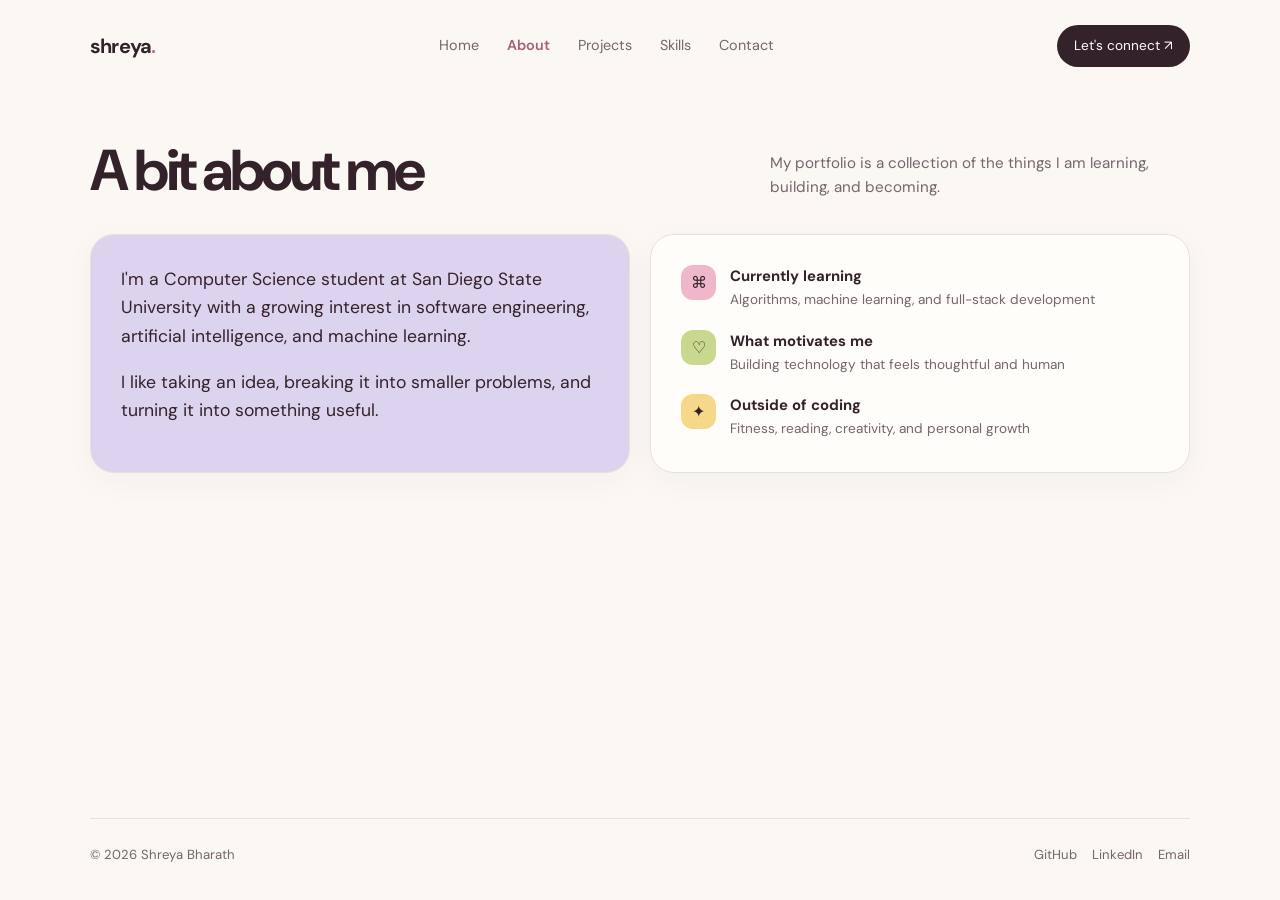
==== about.html @ 72fb3ce7 "Created new pages for each tab" ====
<!DOCTYPE html>
<html lang="en">
<head>
<meta charset="UTF-8" />
<meta name="viewport" content="width=device-width, initial-scale=1.0" />
<meta name="description" content="About Shreya Bharath, a Computer Science student at San Diego State University." />
<title>About | Shreya Bharath</title>
<link rel="stylesheet" href="style.css" />
</head>
<body>
<header class="container">
<nav>
<a class="logo" href="index.html">shreya<span>.</span></a>
<div class="nav-links">
<a href="index.html">Home</a>
<a href="about.html" class="active">About</a>
<a href="projects.html">Projects</a>
<a href="skills.html">Skills</a>
<a href="contact.html">Contact</a>
</div>
<a class="nav-cta" href="contact.html">Let's connect ↗</a>
</nav>
</header>
<main>
<section class="container page">
<div class="section-heading">
<h1>A bit about me</h1>
<p>My portfolio is a collection of the things I am learning, building, and becoming.</p>
</div>
<div class="about-grid">
<div class="card about-card">
<p>I'm a Computer Science student at San Diego State University with a growing interest in software engineering, artificial intelligence, and machine learning.</p>
<p>I like taking an idea, breaking it into smaller problems, and turning it into something useful.</p>
</div>
<div class="card mini-list">
<div class="mini-item"><div class="mini-icon">⌘</div><div><strong>Currently learning</strong><span>Algorithms, machine learning, and full-stack development</span></div></div>
<div class="mini-item"><div class="mini-icon">♡</div><div><strong>What motivates me</strong><span>Building technology that feels thoughtful and human</span></div></div>
<div class="mini-item"><div class="mini-icon">✦</div><div><strong>Outside of coding</strong><span>Fitness, reading, creativity, and personal growth</span></div></div>
</div>
</div>
</section>
</main>
<footer class="container">
<span>© 2026 Shreya Bharath</span>
<div class="socials">
<a href="https://github.com/shreyabharath27" target="_blank" rel="noreferrer">GitHub</a>
<a href="https://www.linkedin.com/in/shreyabharath/" target="_blank" rel="noreferrer">LinkedIn</a>
<a href="mailto:sbharath6825@sdsu.edu">Email</a>
</div>
</footer>
</body>
</html>
---- style.css ----
@import url('https://fonts.googleapis.com/css2?family=DM+Sans:wght@400;500;600;700&family=Playfair+Display:ital,wght@0,600;1,600&display=swap');
:root{--cream:#fbf7f2;--paper:#fffdf9;--ink:#34222b;--muted:#75656d;--pink:#efb8ca;--pink-soft:#f8dfe8;--lavender:#dcd4ee;--sage:#c8d98f;--yellow:#f5d889;--line:#eadfe0;--shadow:0 18px 45px rgba(87,55,68,.1)}
*{box-sizing:border-box;margin:0;padding:0}
html{scroll-behavior:smooth}
body{background:var(--cream);color:var(--ink);font-family:'DM Sans',sans-serif;line-height:1.6;overflow-x:hidden;min-height:100vh;display:flex;flex-direction:column}
main{flex:1}
a{color:inherit;text-decoration:none}
.container{width:min(1100px,calc(100% - 40px));margin:0 auto}
nav{display:flex;align-items:center;justify-content:space-between;padding:25px 0}
.logo{font-weight:700;letter-spacing:-.04em;font-size:1.25rem}
.logo span{color:#ba7693}
.nav-links{display:flex;gap:28px;color:var(--muted);font-size:.9rem}
.nav-links a:hover,.nav-links a.active{color:#a85d7b}
.nav-links a.active{font-weight:600}
.nav-cta{background:var(--ink);color:#fff;padding:10px 17px;border-radius:999px;font-size:.85rem}
.hero{min-height:620px;display:grid;grid-template-columns:1.1fr .9fr;align-items:center;gap:50px;padding:50px 0 80px}
.eyebrow{color:#a85d7b;font-size:.78rem;font-weight:700;letter-spacing:.14em;text-transform:uppercase;margin-bottom:19px}
h1{font-size:clamp(3.4rem,8vw,6.8rem);line-height:.94;letter-spacing:-.08em;max-width:700px}
h1 em{color:#b46f8c;font-family:'Playfair Display',serif;font-weight:600;letter-spacing:-.06em}
.hero-copy{color:var(--muted);font-size:1.08rem;max-width:520px;margin:27px 0}
.hero-actions{display:flex;align-items:center;gap:18px;flex-wrap:wrap}
.button{display:inline-flex;align-items:center;gap:9px;border:1px solid var(--ink);border-radius:999px;padding:13px 20px;font-weight:600;font-size:.9rem;transition:transform .2s,box-shadow .2s}
.button:hover{transform:translateY(-3px);box-shadow:var(--shadow)}
.button.primary{background:var(--ink);color:#fff}
.hero-art{min-height:390px;position:relative;display:grid;place-items:center}
.portrait-card{width:285px;height:355px;background:var(--pink);border-radius:150px 150px 24px 24px;transform:rotate(4deg);box-shadow:var(--shadow);display:grid;place-items:center;overflow:hidden}
.portrait-card::before{content:'✦';color:#fff;font-size:12rem;opacity:.35}
.art-note{position:absolute;padding:15px 18px;border-radius:16px;box-shadow:var(--shadow);font-size:.85rem;font-weight:600}
.note-one{top:25px;right:5px;transform:rotate(8deg);background:var(--yellow)}
.note-two{bottom:40px;left:4px;transform:rotate(-8deg);background:var(--lavender)}
.sparkle{position:absolute;color:#bd7694;font-size:2rem}
.sparkle-one{top:0;left:42px}
.sparkle-two{right:30px;bottom:15px;color:#95a961}
.page{padding:50px 0 90px}
.section-heading{display:flex;justify-content:space-between;align-items:end;margin-bottom:35px;gap:20px}
.section-heading h1{font-size:clamp(2.4rem,5vw,3.6rem);letter-spacing:-.06em;line-height:1}
.section-heading p{color:var(--muted);max-width:420px;font-size:.95rem}
.about-grid{display:grid;grid-template-columns:1fr 1fr;gap:20px}
.card{background:var(--paper);border:1px solid var(--line);border-radius:24px;padding:30px;box-shadow:0 8px 30px rgba(87,55,68,.04)}
.about-card{background:var(--lavender)}
.about-card p{font-size:1.1rem;max-width:520px;margin-bottom:18px}
.mini-list{display:grid;gap:17px}
.mini-item{display:flex;gap:14px;align-items:flex-start}
.mini-icon{width:35px;height:35px;border-radius:12px;display:grid;place-items:center;background:var(--pink);flex:0 0 auto}
.mini-item:nth-child(2) .mini-icon{background:var(--sage)}
.mini-item:nth-child(3) .mini-icon{background:var(--yellow)}
.mini-item strong{display:block;font-size:.93rem}
.mini-item span{display:block;color:var(--muted);font-size:.85rem}
.project-list{display:grid;gap:15px}
.project{display:grid;grid-template-columns:100px 1fr auto;gap:25px;align-items:center;background:var(--paper);border:1px solid var(--line);border-radius:20px;padding:22px 25px;transition:transform .2s,box-shadow .2s}
.project:hover{transform:translateY(-4px);box-shadow:var(--shadow)}
.project-number{font-family:'Playfair Display',serif;font-size:2.2rem;color:#b7849a}
.project h3{font-size:1.25rem;margin-bottom:4px}
.project p{color:var(--muted);font-size:.9rem}
.tags{display:flex;gap:7px;flex-wrap:wrap;margin-top:10px}
.tag{border:1px solid #d9c8cf;border-radius:999px;padding:4px 9px;color:#8d5f73;font-size:.72rem}
.arrow{width:38px;height:38px;border-radius:50%;background:var(--sage);display:grid;place-items:center;font-size:1.1rem}
.skills-grid{display:grid;grid-template-columns:repeat(3,1fr);gap:14px}
.skill{padding:26px;border-radius:20px;min-height:140px}
.skill:nth-child(1){background:var(--pink-soft)}
.skill:nth-child(2){background:var(--lavender)}
.skill:nth-child(3){background:#e5efd1}
.skill:nth-child(4){background:#fff0bd}
.skill:nth-child(5){background:var(--pink-soft)}
.skill h3{font-size:1rem;margin-bottom:8px}
.skill p{color:var(--muted);font-size:.88rem}
.contact{text-align:center;background:var(--ink);color:var(--cream);border-radius:35px;padding:70px 30px}
.contact h1{font-size:clamp(2.3rem,6vw,4.6rem);letter-spacing:-.07em;line-height:1;margin:0 auto 17px}
.contact p{color:#dfd0d4;max-width:480px;margin:0 auto 25px}
.contact .button{border-color:var(--cream);color:var(--cream);margin:4px}
footer{display:flex;justify-content:space-between;border-top:1px solid var(--line);padding:25px 0 35px;color:var(--muted);font-size:.82rem}
.socials{display:flex;gap:15px}
.socials a:hover{color:#a85d7b}
@media(max-width:760px){
.container{width:min(100% - 28px,600px)}
nav{flex-wrap:wrap;gap:12px}
.nav-links{order:3;width:100%;gap:16px;overflow-x:auto;font-size:.85rem}
.hero{grid-template-columns:1fr;padding-top:30px;min-height:auto}
.hero-art{min-height:330px}
.portrait-card{width:235px;height:290px}
.section-heading,.about-grid{grid-template-columns:1fr;display:grid}
.project{grid-template-columns:45px 1fr auto;gap:14px;padding:19px}
.project-number{font-size:1.7rem}
.skills-grid{grid-template-columns:1fr 1fr}
footer{gap:15px;flex-direction:column}}
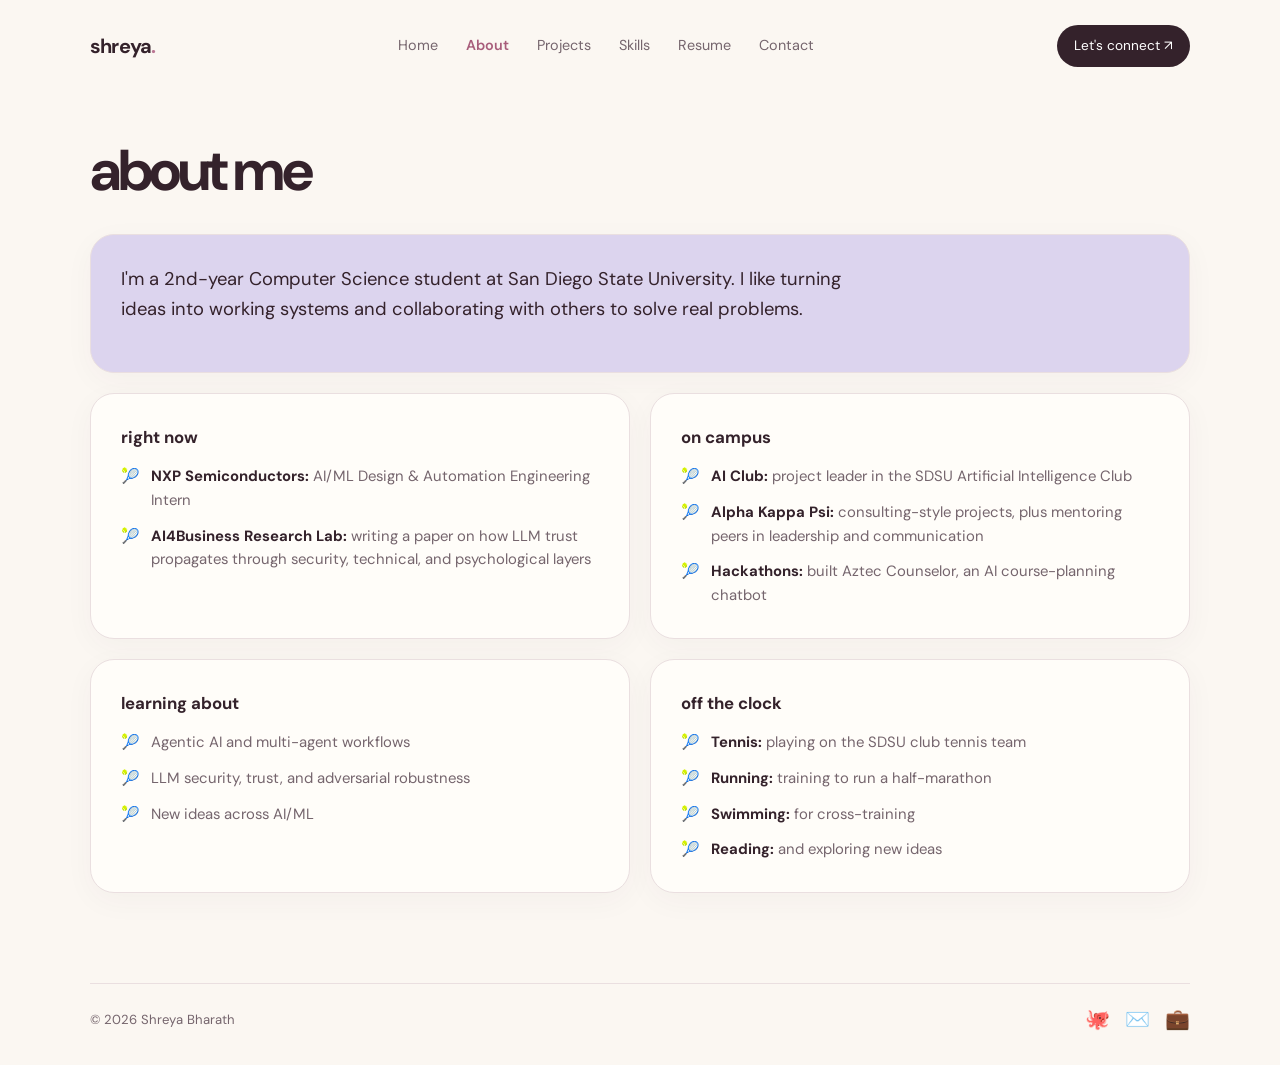
==== commit e0d93f6e: "new changes" ====
--- a/about.html
+++ b/about.html
@@ -16,6 +16,7 @@
 <a href="about.html" class="active">About</a>
 <a href="projects.html">Projects</a>
 <a href="skills.html">Skills</a>
+<a href="resume.html">Resume</a>
 <a href="contact.html">Contact</a>
 </div>
 <a class="nav-cta" href="contact.html">Let's connect ↗</a>
@@ -23,19 +24,38 @@
 </header>
 <main>
 <section class="container page">
-<div class="section-heading">
-<h1>A bit about me</h1>
-<p>My portfolio is a collection of the things I am learning, building, and becoming.</p>
+<div class="section-heading"><h1>about me</h1></div>
+<div class="card about-card intro">
+<p>I'm a 2nd-year Computer Science student at San Diego State University. I like turning ideas into working systems and collaborating with others to solve real problems.</p>
 </div>
 <div class="about-grid">
-<div class="card about-card">
-<p>I'm a Computer Science student at San Diego State University with a growing interest in software engineering, artificial intelligence, and machine learning.</p>
-<p>I like taking an idea, breaking it into smaller problems, and turning it into something useful.</p>
+<div class="card"><h3>right now</h3>
+<ul class="balls">
+<li><strong>NXP Semiconductors:</strong> AI/ML Design &amp; Automation Engineering Intern</li>
+<li><strong>AI4Business Research Lab:</strong> writing a paper on how LLM trust propagates through security, technical, and psychological layers</li>
+</ul>
 </div>
-<div class="card mini-list">
-<div class="mini-item"><div class="mini-icon">⌘</div><div><strong>Currently learning</strong><span>Algorithms, machine learning, and full-stack development</span></div></div>
-<div class="mini-item"><div class="mini-icon">♡</div><div><strong>What motivates me</strong><span>Building technology that feels thoughtful and human</span></div></div>
-<div class="mini-item"><div class="mini-icon">✦</div><div><strong>Outside of coding</strong><span>Fitness, reading, creativity, and personal growth</span></div></div>
+<div class="card"><h3>on campus</h3>
+<ul class="balls">
+<li><strong>AI Club:</strong> project leader in the SDSU Artificial Intelligence Club</li>
+<li><strong>Alpha Kappa Psi:</strong> consulting-style projects, plus mentoring peers in leadership and communication</li>
+<li><strong>Hackathons:</strong> built Aztec Counselor, an AI course-planning chatbot</li>
+</ul>
+</div>
+<div class="card"><h3>learning about</h3>
+<ul class="balls">
+<li>Agentic AI and multi-agent workflows</li>
+<li>LLM security, trust, and adversarial robustness</li>
+<li>New ideas across AI/ML</li>
+</ul>
+</div>
+<div class="card"><h3>off the clock</h3>
+<ul class="balls">
+<li><strong>Tennis:</strong> playing on the SDSU club tennis team</li>
+<li><strong>Running:</strong> training to run a half-marathon</li>
+<li><strong>Swimming:</strong> for cross-training</li>
+<li><strong>Reading:</strong> and exploring new ideas</li>
+</ul>
 </div>
 </div>
 </section>
@@ -43,9 +63,9 @@
 <footer class="container">
 <span>© 2026 Shreya Bharath</span>
 <div class="socials">
-<a href="https://github.com/shreyabharath27" target="_blank" rel="noreferrer">GitHub</a>
-<a href="https://www.linkedin.com/in/shreyabharath/" target="_blank" rel="noreferrer">LinkedIn</a>
-<a href="mailto:sbharath6825@sdsu.edu">Email</a>
+<a href="https://github.com/shreyabharath27" target="_blank" rel="noreferrer" aria-label="GitHub" title="GitHub">🐙</a>
+<a href="mailto:sbharath6825@sdsu.edu" aria-label="Email" title="Email">✉️</a>
+<a href="https://www.linkedin.com/in/shreyabharath/" target="_blank" rel="noreferrer" aria-label="LinkedIn" title="LinkedIn">💼</a>
 </div>
 </footer>
 </body>
--- a/style.css
+++ b/style.css
@@ -83,3 +83,20 @@
 .project-number{font-size:1.7rem}
 .skills-grid{grid-template-columns:1fr 1fr}
 footer{gap:15px;flex-direction:column}}
+.built-with{margin-top:14px;font-size:.78rem!important;font-weight:600;color:var(--ink)!important}
+.project .tags{margin-top:6px}
+h1{text-transform:lowercase}
+.intro{margin-bottom:20px}
+.intro p{font-size:1.15rem;max-width:760px}
+.card h3{font-size:1.05rem;margin-bottom:14px;text-transform:lowercase}
+.balls{list-style:none;display:grid;gap:12px}
+.balls li{position:relative;padding-left:30px;font-size:.93rem;color:var(--muted)}
+.balls li::before{content:'🎾';position:absolute;left:0;top:0}
+.balls strong{color:var(--ink)}
+.socials a{font-size:1.25rem;line-height:1}
+.emoji-links{display:flex;justify-content:center;gap:16px;margin-top:8px}
+.emoji-links a{width:64px;height:64px;border:1px solid var(--cream);border-radius:50%;display:grid;place-items:center;font-size:1.8rem;transition:transform .2s,background .2s}
+.emoji-links a:hover{transform:translateY(-4px);background:rgba(255,255,255,.1)}
+.resume-actions{display:flex;gap:12px;flex-wrap:wrap}
+.resume-frame{width:100%;height:min(1100px,85vh);border:1px solid var(--line);border-radius:20px;background:var(--paper);box-shadow:var(--shadow)}
+.resume-fallback{margin-top:14px;color:var(--muted);font-size:.85rem}
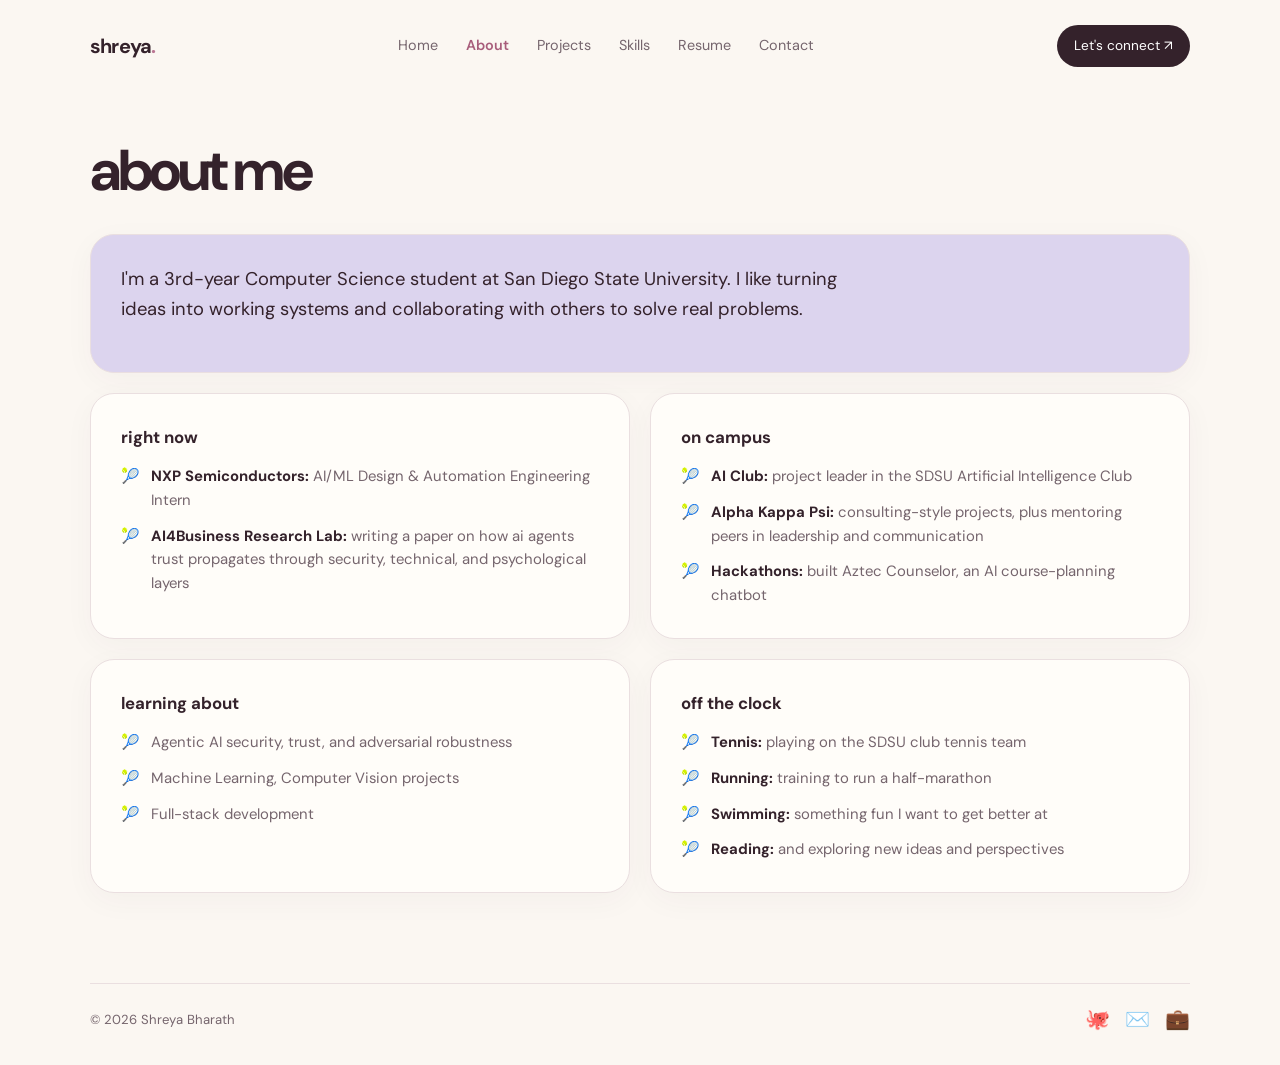
==== commit 0849663d: "final changes" ====
--- a/about.html
+++ b/about.html
@@ -26,13 +26,13 @@
 <section class="container page">
 <div class="section-heading"><h1>about me</h1></div>
 <div class="card about-card intro">
-<p>I'm a 2nd-year Computer Science student at San Diego State University. I like turning ideas into working systems and collaborating with others to solve real problems.</p>
+<p>I'm a 3rd-year Computer Science student at San Diego State University. I like turning ideas into working systems and collaborating with others to solve real problems.</p>
 </div>
 <div class="about-grid">
 <div class="card"><h3>right now</h3>
 <ul class="balls">
 <li><strong>NXP Semiconductors:</strong> AI/ML Design &amp; Automation Engineering Intern</li>
-<li><strong>AI4Business Research Lab:</strong> writing a paper on how LLM trust propagates through security, technical, and psychological layers</li>
+<li><strong>AI4Business Research Lab:</strong> writing a paper on how ai agents trust propagates through security, technical, and psychological layers</li>
 </ul>
 </div>
 <div class="card"><h3>on campus</h3>
@@ -44,17 +44,17 @@
 </div>
 <div class="card"><h3>learning about</h3>
 <ul class="balls">
-<li>Agentic AI and multi-agent workflows</li>
-<li>LLM security, trust, and adversarial robustness</li>
-<li>New ideas across AI/ML</li>
+<li>Agentic AI security, trust, and adversarial robustness</li>
+<li>Machine Learning, Computer Vision projects</li>
+<li>Full-stack development</li>
 </ul>
 </div>
 <div class="card"><h3>off the clock</h3>
 <ul class="balls">
 <li><strong>Tennis:</strong> playing on the SDSU club tennis team</li>
 <li><strong>Running:</strong> training to run a half-marathon</li>
-<li><strong>Swimming:</strong> for cross-training</li>
-<li><strong>Reading:</strong> and exploring new ideas</li>
+<li><strong>Swimming:</strong> something fun I want to get better at</li>
+<li><strong>Reading:</strong> and exploring new ideas and perspectives</li>
 </ul>
 </div>
 </div>
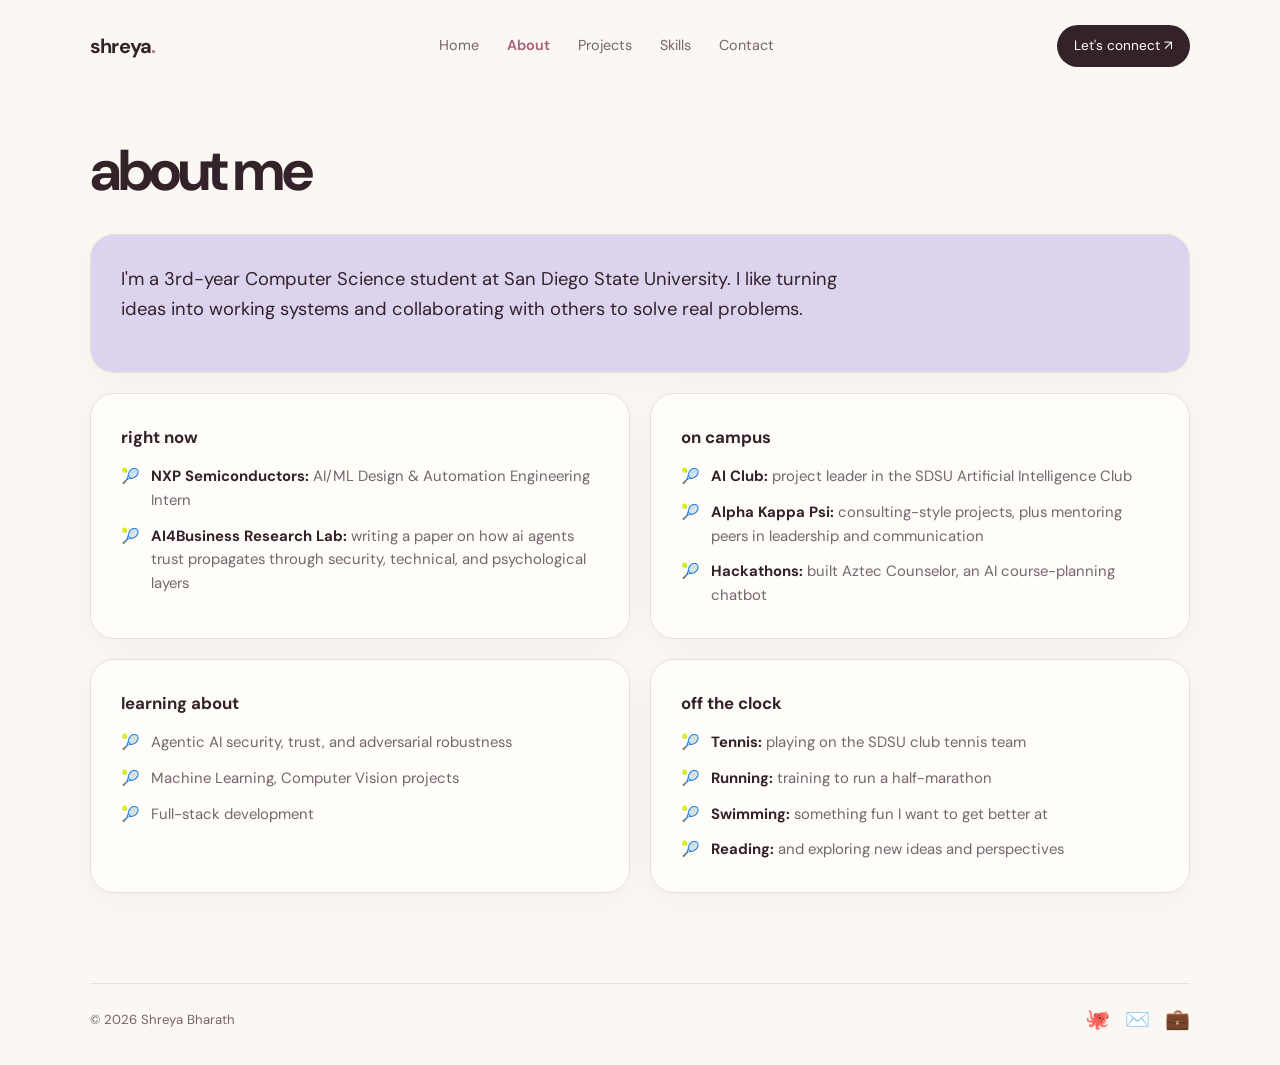
==== commit f3c6be7f: "Remove Resume link from about.html Removed the Resume link from the navigation." ====
--- a/about.html
+++ b/about.html
@@ -16,7 +16,6 @@
 <a href="about.html" class="active">About</a>
 <a href="projects.html">Projects</a>
 <a href="skills.html">Skills</a>
-<a href="resume.html">Resume</a>
 <a href="contact.html">Contact</a>
 </div>
 <a class="nav-cta" href="contact.html">Let's connect ↗</a>
